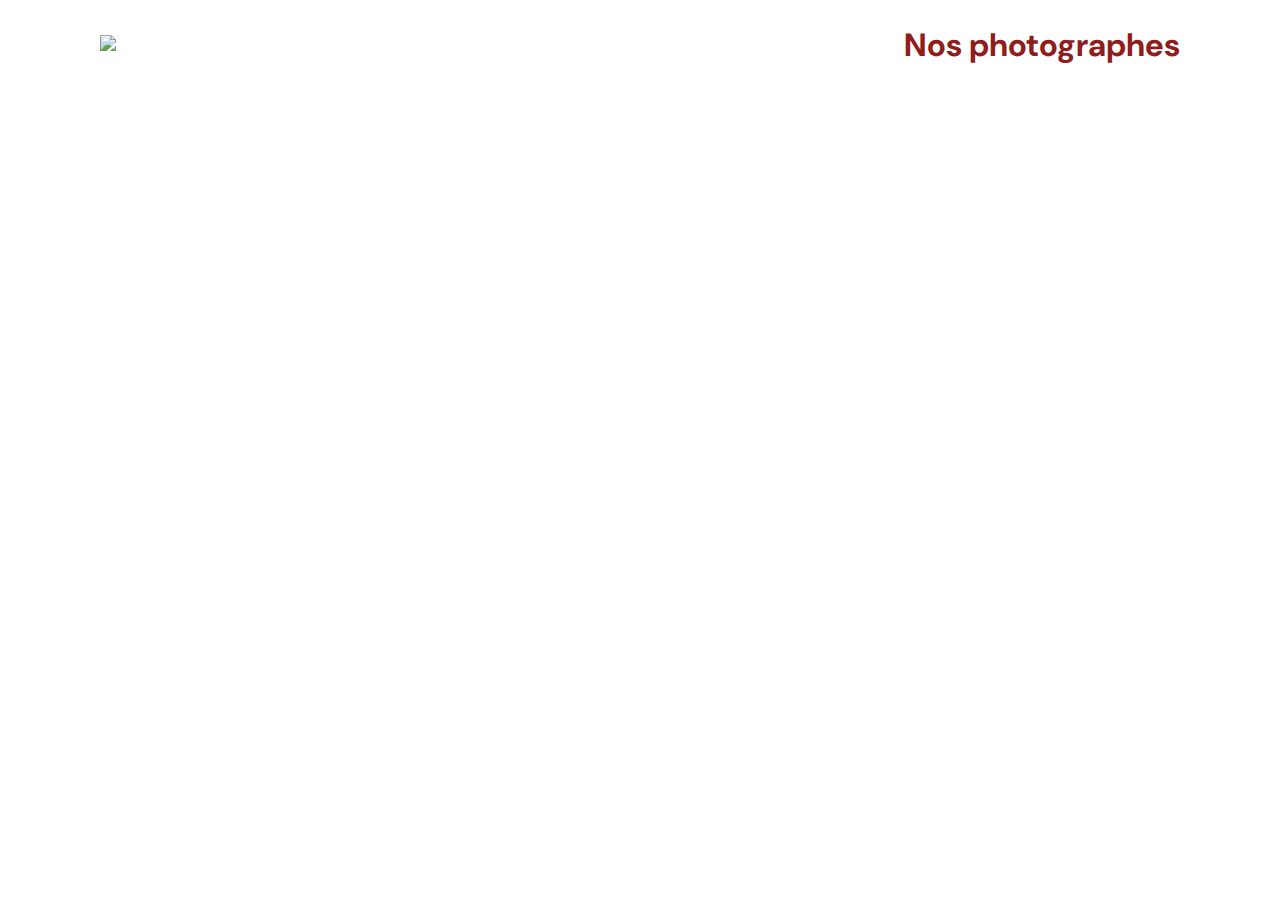
==== index.html @ 14841982 "clean code + fetch photographers.json" ====
<!DOCTYPE html>
<html>
  <head>
    <link href="css/style.css" rel="stylesheet" type="text/css" />
    <meta charset="utf-8">
    <link rel="icon" type="image/png" href="assets/favicon.png">
    <link href="https://fonts.googleapis.com/css?family=DM+Sans&display=swap" rel="stylesheet">
    <script type="module" src="scripts/pages/index.js"></script>
    <title>Fisheye</title>
  </head>
  <body>
    <header>
        <a href="index.html"><img src="assets/images/logo.png" class="logo" /></a>
        <h1>Nos photographes</h1>
    </header>
    <main id="main">
        <div class="photographer_section"></div>
    </main>
  </body>
</html>
---- css/style.css ----
@import url("photographer.css");

body {
    font-family: "DM Sans", sans-serif;
    margin: 0;
}


header {
    display: flex;
    flex-direction: row;
    justify-content: space-between;
    align-items: center;
    height: 90px;
}

h1 {
    color: #901C1C;
    margin-right: 100px;
}

.logo {
    height: 50px;
    margin-left: 100px;
}

.photographer_section {
    display: grid;
    grid-template-columns: 1fr 1fr 1fr;
    gap: 70px;
    margin-top: 100px;
}

.photographer_section article {
    justify-self: center;
    display: flex;
    justify-content: center;
    align-items: center;
    flex-direction: column;
}

.photographer_section article h2 {
    color: #D3573C;
    font-size: 36px;
}

.photographer_section article img {
    border-radius: 50%;
    height: 200px;
    width: 200px;
    object-fit: cover;
}
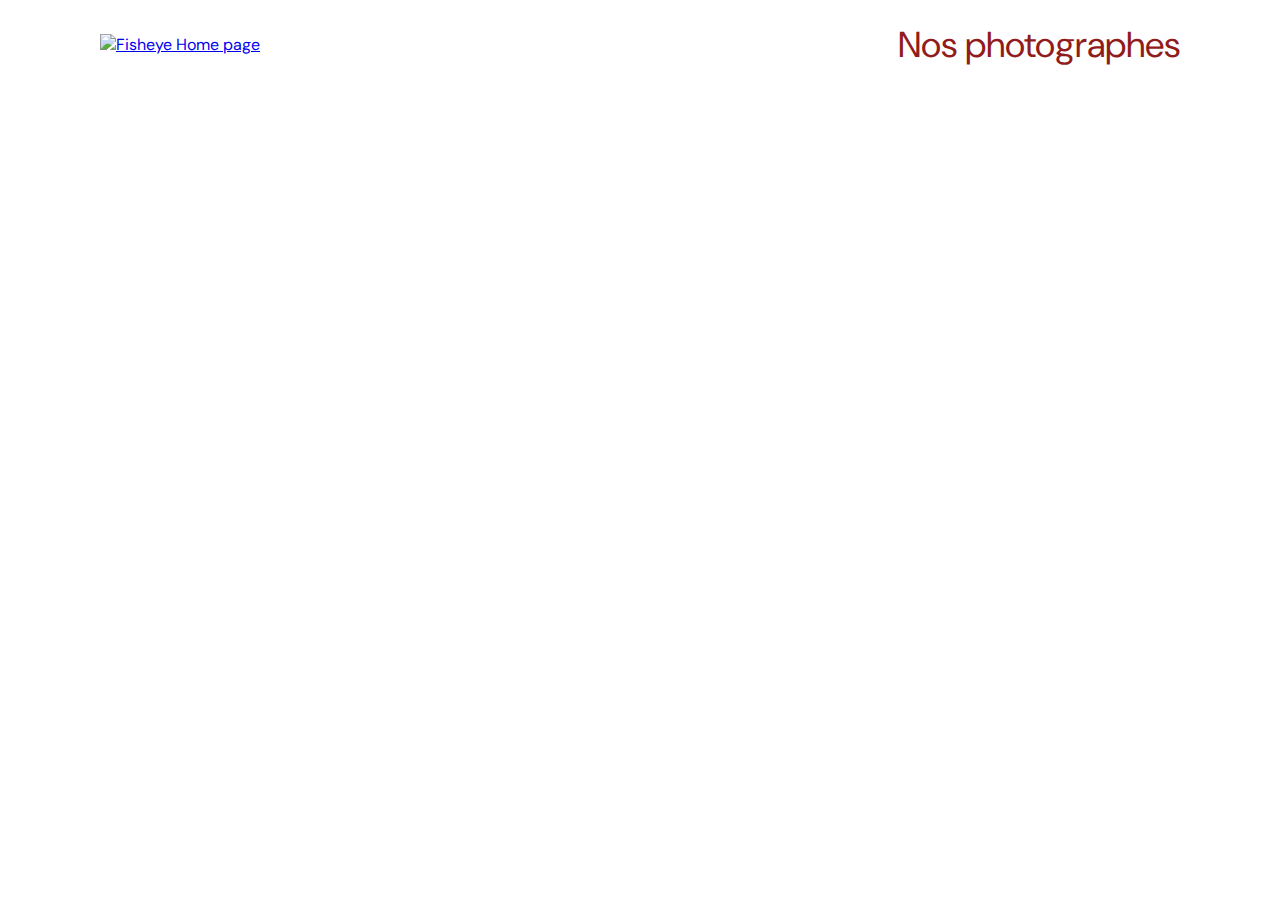
==== commit f747f423: "add photographer.html id link" ====
--- a/index.html
+++ b/index.html
@@ -10,7 +10,7 @@
   </head>
   <body>
     <header>
-        <a href="index.html"><img src="assets/images/logo.png" class="logo" /></a>
+        <a href="index.html"><img src="assets/images/logo.png" class="logo" alt="Fisheye Home page"/></a>
         <h1>Nos photographes</h1>
     </header>
     <main id="main">
--- a/css/style.css
+++ b/css/style.css
@@ -1,9 +1,14 @@
 @import url("photographer.css");
 
-body {
-    font-family: "DM Sans", sans-serif;
+* {
+    box-sizing: border-box;
+    padding: 0;
     margin: 0;
-}
+    font-size: 16px;
+    font-weight: 400;
+    line-height: 1.4em;
+    font-family: "DM Sans", sans-serif, sans-serif;
+  }
 
 
 header {
@@ -16,6 +21,7 @@
 
 h1 {
     color: #901C1C;
+    font-size: 2.25em;
     margin-right: 100px;
 }
 
@@ -41,7 +47,7 @@
 
 .photographer_section article h2 {
     color: #D3573C;
-    font-size: 36px;
+    font-size: 2.25em;
 }
 
 .photographer_section article img {
@@ -49,4 +55,24 @@
     height: 200px;
     width: 200px;
     object-fit: cover;
+}
+
+.photographer_section article div {
+    display: flex;
+    align-items: center;
+    flex-direction: column;
+}
+
+.photographer-info--location{
+    color: #901C1C;
+    font-size:0.8125em;
+}
+
+.photographer-info--tagline{
+    font-size:0.625em;
+}
+
+.photographer-info--price{
+    color: #757575;
+    font-size:0.5625em;
 }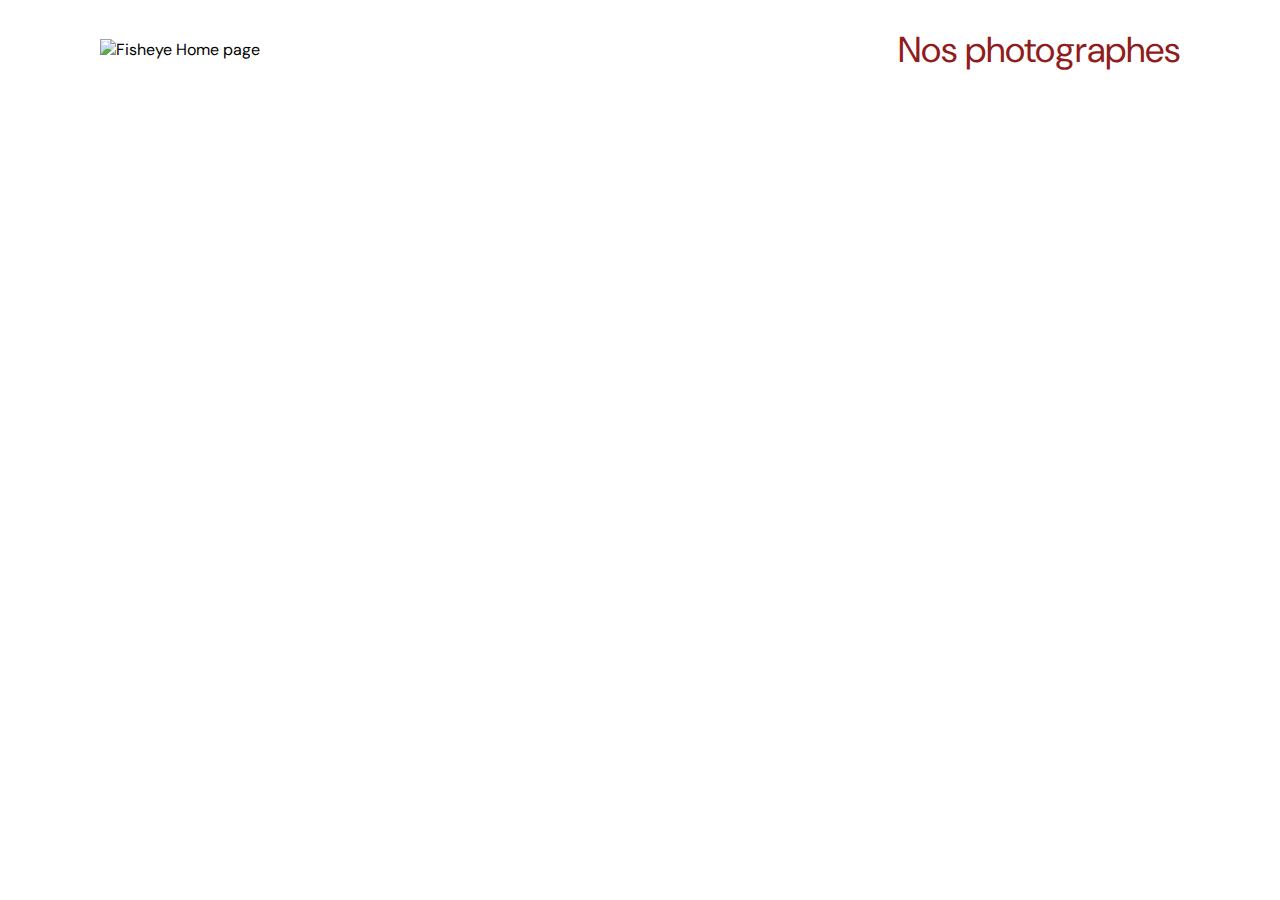
==== commit 89be1ccf: "add getPhotographerLike getPhotographerMedia in photographer.js" ====
--- a/index.html
+++ b/index.html
@@ -1,5 +1,5 @@
 <!DOCTYPE html>
-<html>
+<html lang="fr">
   <head>
     <link href="css/style.css" rel="stylesheet" type="text/css" />
     <meta charset="utf-8">
--- a/css/style.css
+++ b/css/style.css
@@ -8,6 +8,18 @@
     font-weight: 400;
     line-height: 1.4em;
     font-family: "DM Sans", sans-serif, sans-serif;
+}
+
+a {
+    text-decoration: none;
+  }
+  
+  a:link {
+    color: black;
+  }
+  
+  a:visited {
+    color: initial;
   }
 
 
@@ -16,7 +28,7 @@
     flex-direction: row;
     justify-content: space-between;
     align-items: center;
-    height: 90px;
+    height: 100px;
 }
 
 h1 {
@@ -27,17 +39,17 @@
 
 .logo {
     height: 50px;
-    margin-left: 100px;
+    margin: 0 100px;
 }
 
 .photographer_section {
     display: grid;
     grid-template-columns: 1fr 1fr 1fr;
     gap: 70px;
-    margin-top: 100px;
+    margin: 80px 65px;
 }
 
-.photographer_section article {
+.photographer_section article, .photographer_section a {
     justify-self: center;
     display: flex;
     justify-content: center;
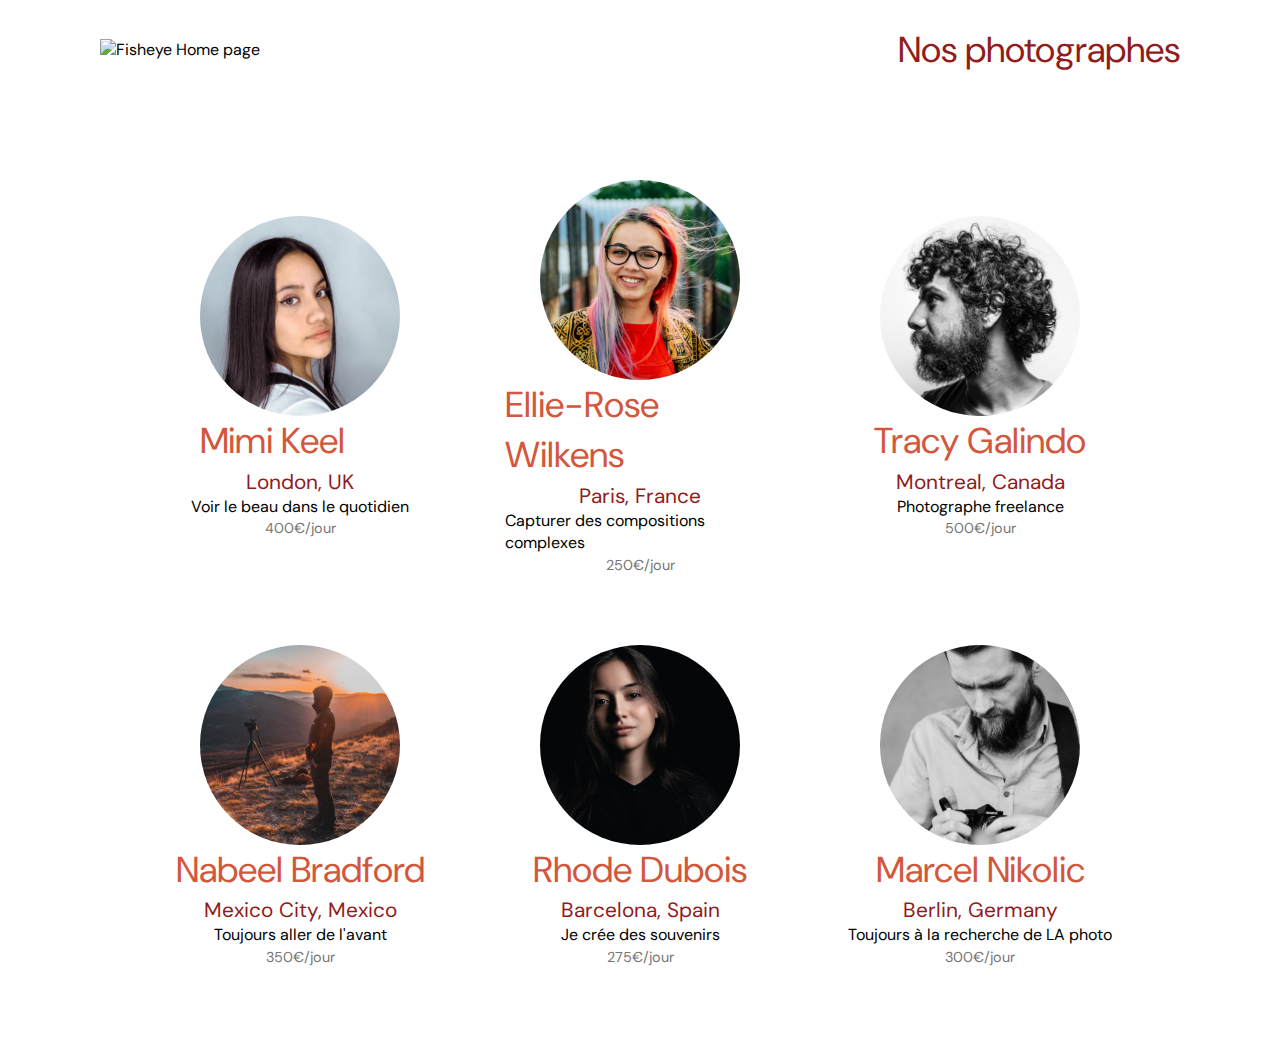
==== commit d900ff45: "clean after validatorw3" ====
--- a/index.html
+++ b/index.html
@@ -1,10 +1,9 @@
 <!DOCTYPE html>
 <html lang="fr">
   <head>
-    <link href="css/style.css" rel="stylesheet" type="text/css" />
+    <link href="css/style.css" rel="stylesheet" type="text/css">
     <meta charset="utf-8">
     <link rel="icon" type="image/png" href="assets/favicon.png">
-    <link href="https://fonts.googleapis.com/css?family=DM+Sans&display=swap" rel="stylesheet">
     <script type="module" src="scripts/pages/index.js"></script>
     <title>Fisheye</title>
   </head>
--- a/css/style.css
+++ b/css/style.css
@@ -1,3 +1,4 @@
+@import url('https://fonts.googleapis.com/css2?family=DM+Sans&display=swap');
 @import url("photographer.css");
 
 * {
@@ -12,15 +13,15 @@
 
 a {
     text-decoration: none;
-  }
-  
-  a:link {
-    color: black;
-  }
-  
-  a:visited {
-    color: initial;
-  }
+}
+
+a:link {
+color: black;
+}
+
+a:visited {
+color: initial;
+}
 
 
 header {
@@ -31,7 +32,7 @@
     height: 100px;
 }
 
-h1 {
+header h1 {
     color: #901C1C;
     font-size: 2.25em;
     margin-right: 100px;
@@ -63,6 +64,8 @@
 }
 
 .photographer_section article img {
+    display: block;
+    margin: auto;
     border-radius: 50%;
     height: 200px;
     width: 200px;
@@ -77,14 +80,17 @@
 
 .photographer-info--location{
     color: #901C1C;
-    font-size:0.8125em;
+    font-size: 1.3em;
+    /* font-size:0.8125em; */
 }
 
 .photographer-info--tagline{
-    font-size:0.625em;
+    font-size: 1em;
+    /* font-size:0.625em; */
 }
 
 .photographer-info--price{
+    font-size: 0.9em;
     color: #757575;
-    font-size:0.5625em;
+    /* font-size:0.5625em; */
 }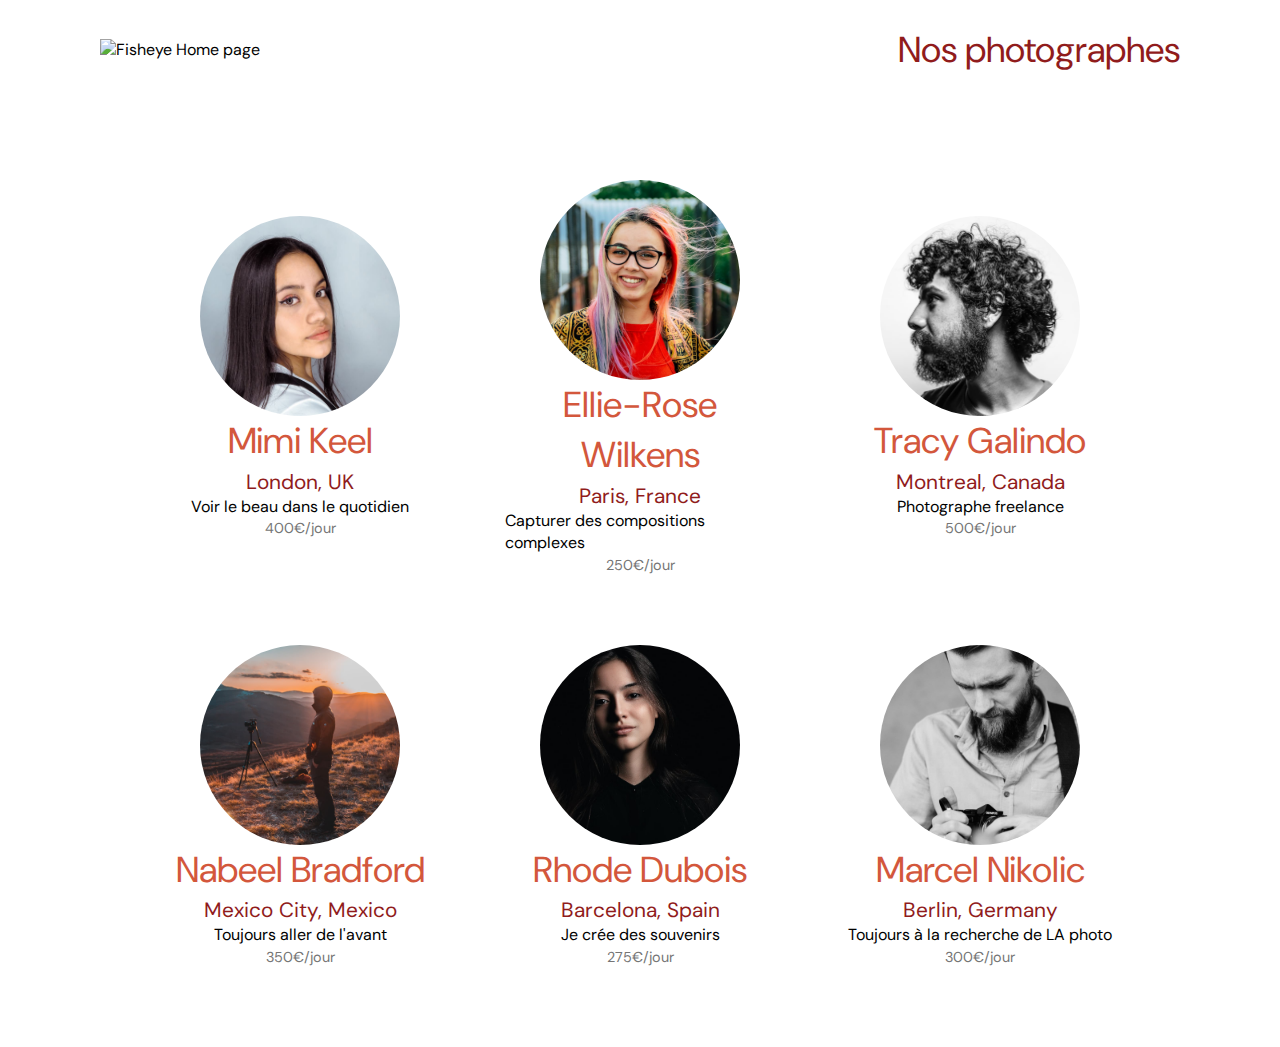
==== commit 1514bef9: "accessibility 80% + screen reader test" ====
--- a/index.html
+++ b/index.html
@@ -9,7 +9,7 @@
   </head>
   <body>
     <header>
-        <a href="index.html"><img src="assets/images/logo.png" class="logo" alt="Fisheye Home page"/></a>
+        <a href="index.html"><img src="assets/images/logo.png" class="logo" alt="Fisheye Home page"></a>
         <h1>Nos photographes</h1>
     </header>
     <main id="main">
--- a/css/style.css
+++ b/css/style.css
@@ -61,6 +61,7 @@
 .photographer_section article h2 {
     color: #D3573C;
     font-size: 2.25em;
+    text-align: center;
 }
 
 .photographer_section article img {
